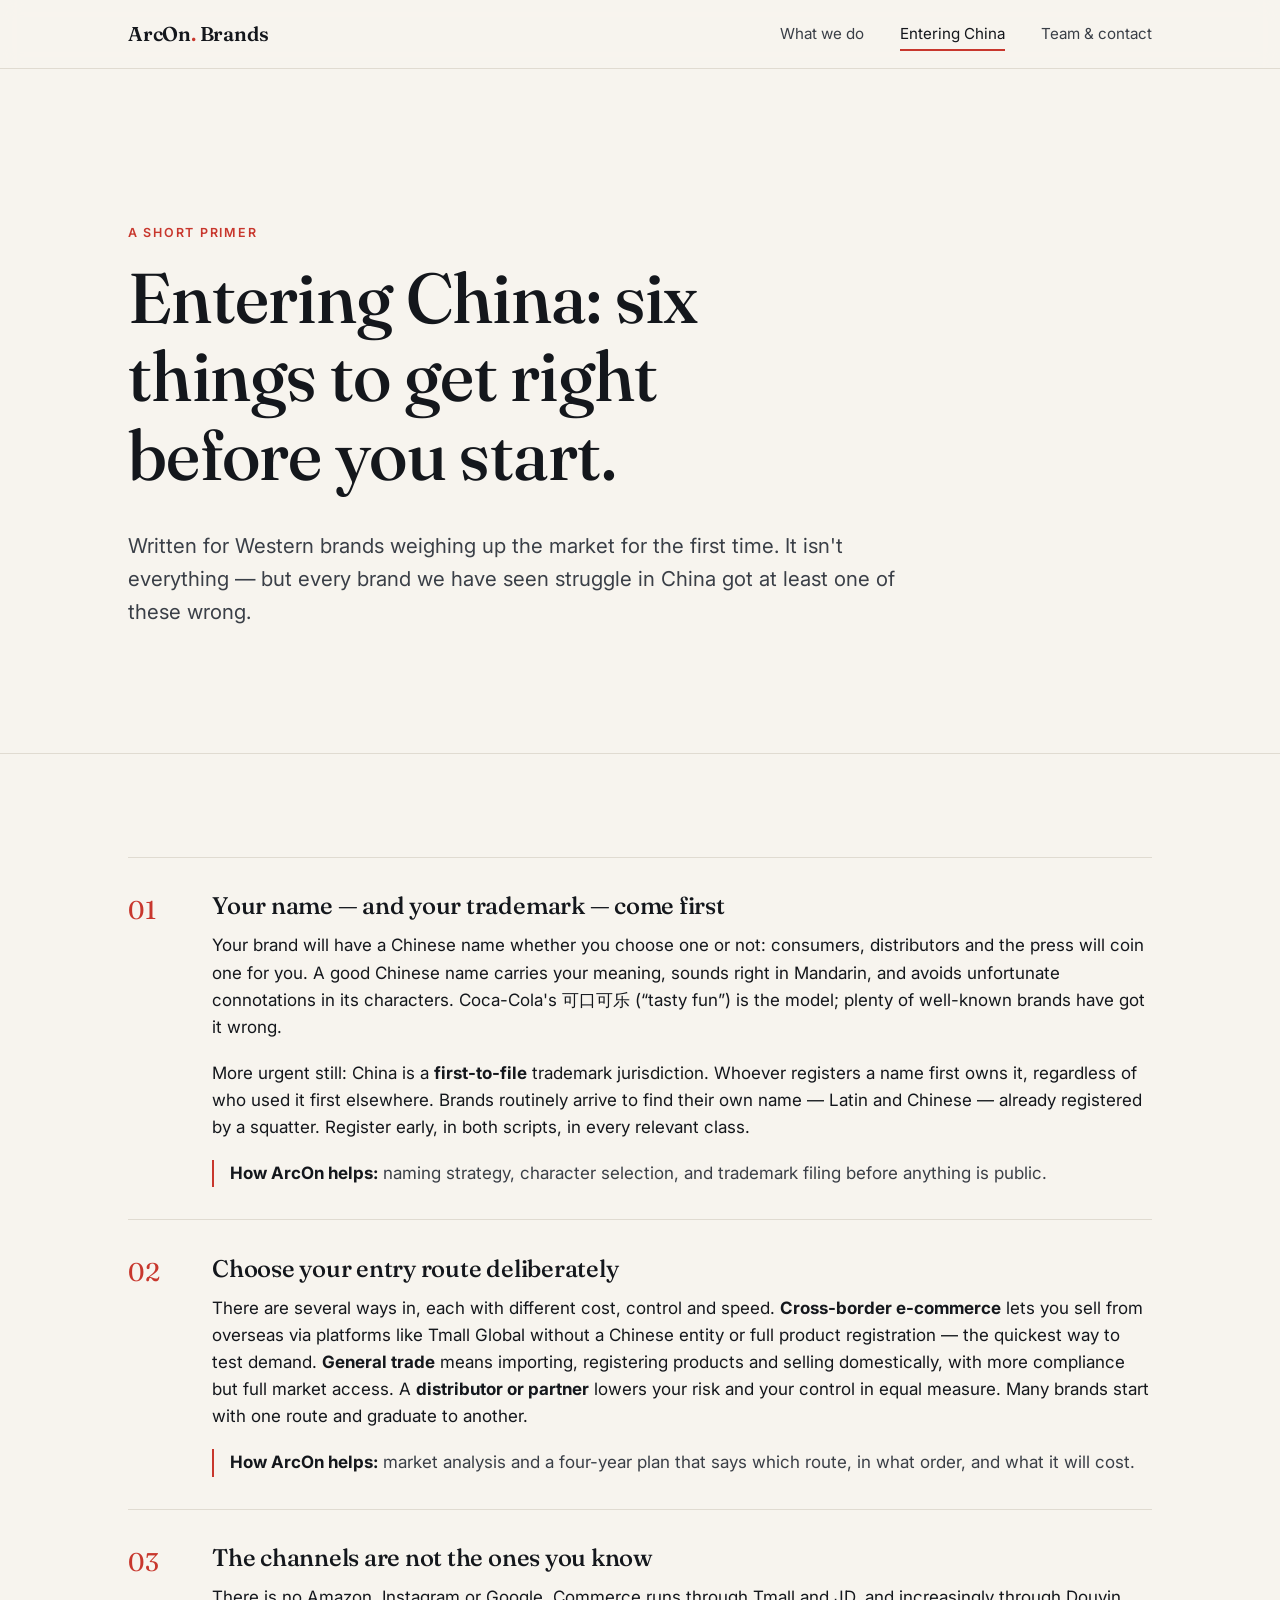
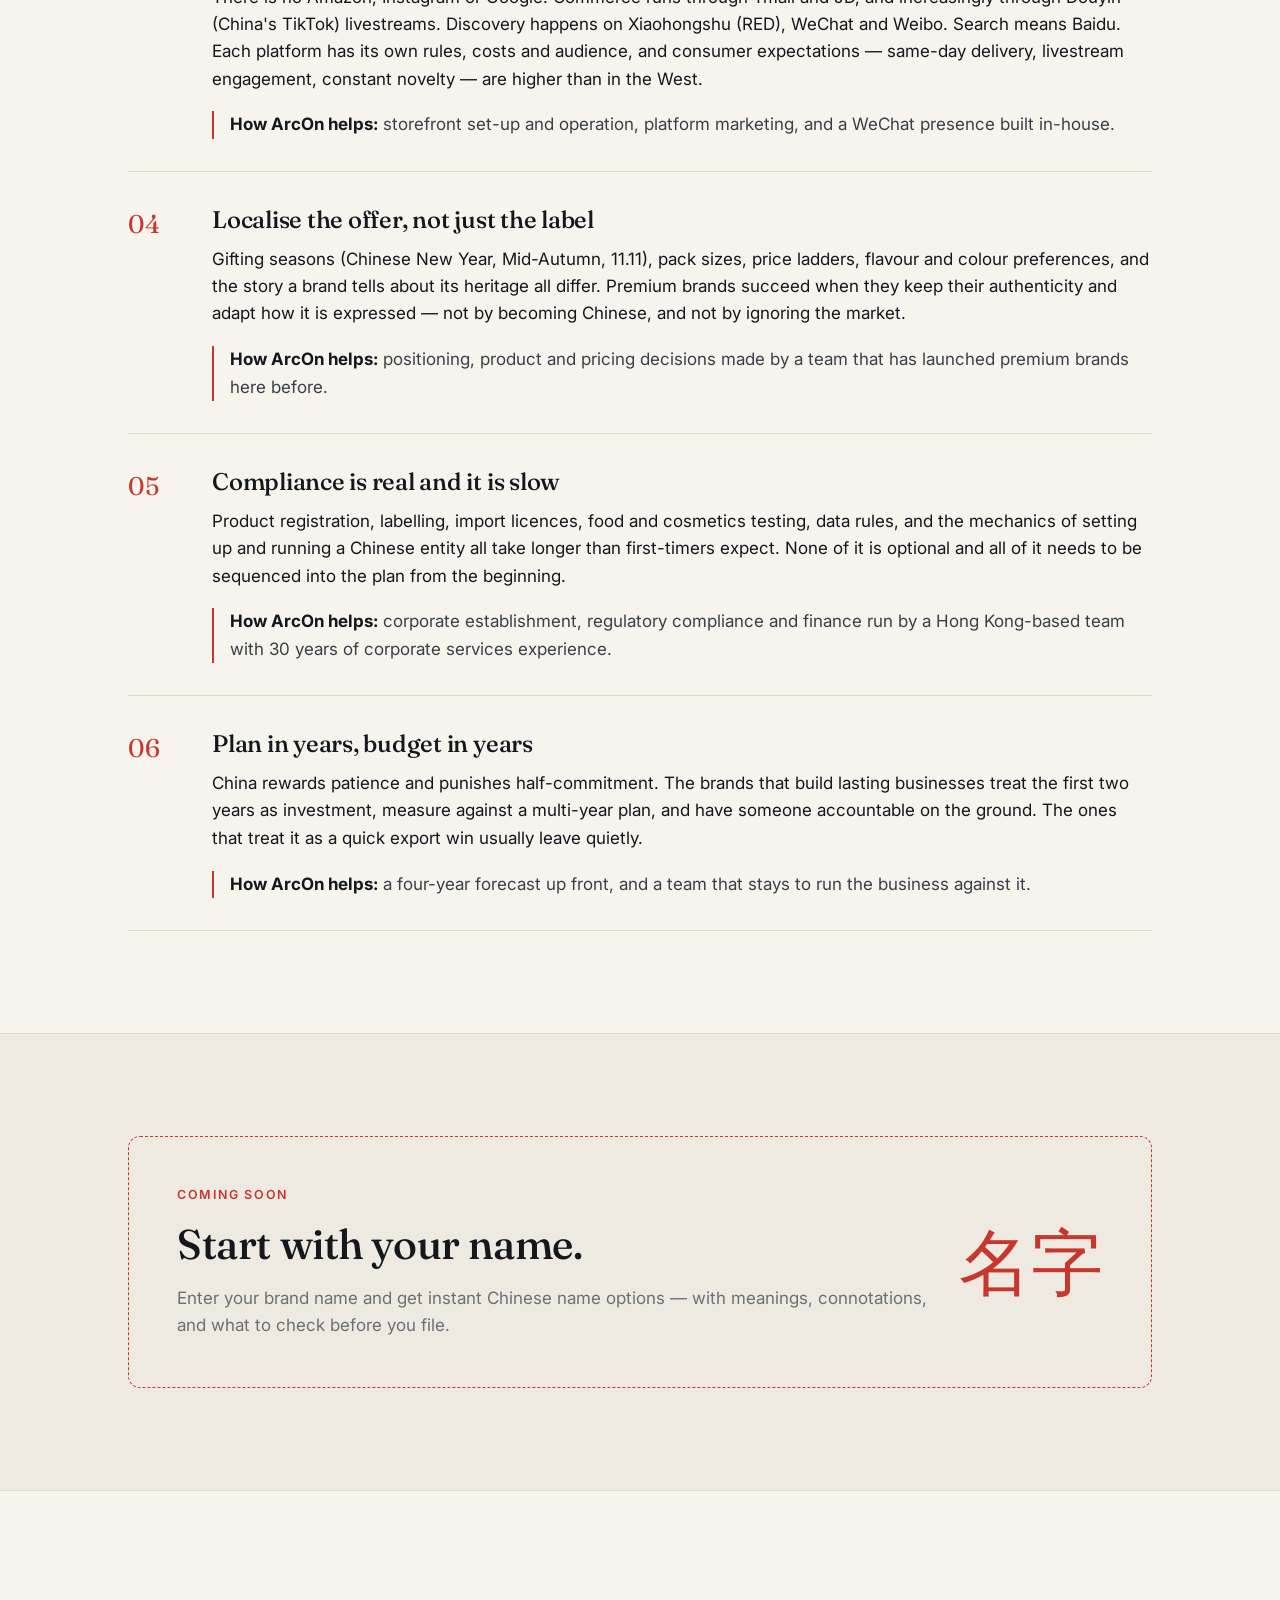
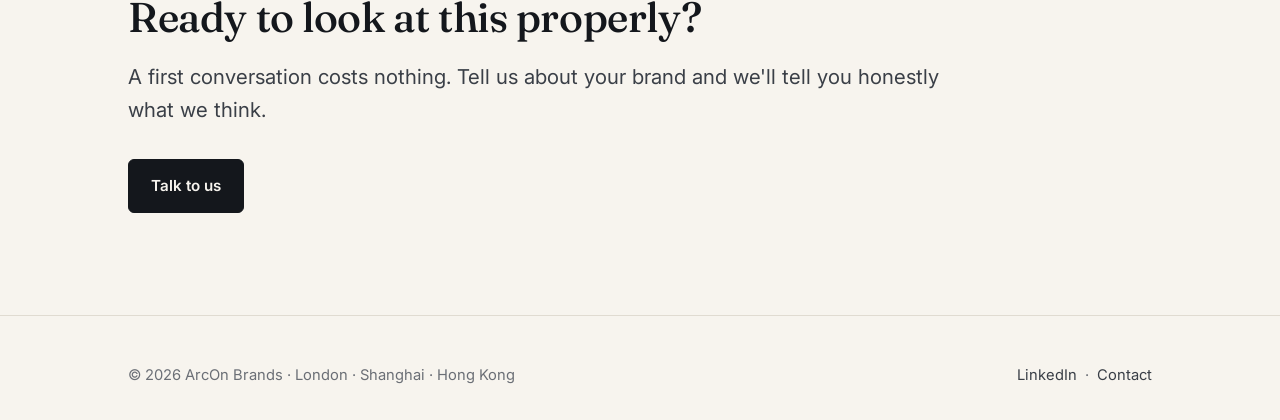
==== docs/entering-china.html @ 21edf99d "ArcOn Brands website: Phase 1 brochure site Four-page static site (Home, What we do, Entering China " ====
<!DOCTYPE html>
<html lang="en">
<head>
<meta charset="utf-8">
<meta name="viewport" content="width=device-width, initial-scale=1">
<title>Entering China — a short primer — ArcOn Brands</title>
<meta name="description" content="Six things Western brands need to get right before entering China: naming and trademark, entry route, channels, localisation, compliance and time horizon.">
<link rel="preconnect" href="https://fonts.googleapis.com">
<link rel="preconnect" href="https://fonts.gstatic.com" crossorigin>
<link href="https://fonts.googleapis.com/css2?family=Fraunces:opsz,wght@9..144,400;9..144,500;9..144,600&family=Inter:wght@400;500;600&display=swap" rel="stylesheet">
<link rel="stylesheet" href="styles.css">
</head>
<body>
<header>
  <div class="wrap nav">
    <a class="brand" href="index.html">ArcOn<span>.</span> Brands</a>
    <button class="menu-btn" aria-expanded="false" aria-controls="links" onclick="const l=document.getElementById('links');const o=l.classList.toggle('open');this.setAttribute('aria-expanded',o)">Menu</button>
    <ul class="links" id="links">
      <li><a href="what-we-do.html" >What we do</a></li>
      <li><a href="entering-china.html" aria-current="page">Entering China</a></li>
      <li><a href="team.html" >Team &amp; contact</a></li>
    </ul>
  </div>
</header>
<main>
<section class="hero">
  <div class="wrap">
    <div class="eyebrow">A short primer</div>
    <h1>Entering China: six things to get right before you start.</h1>
    <p class="lede">Written for Western brands weighing up the market for the first time. It isn't everything — but every brand we have seen struggle in China got at least one of these wrong.</p>
  </div>
</section>

<section>
  <div class="wrap">
    <div class="steps">

      <div class="step">
        <div>
          <h3>Your name — and your trademark — come first</h3>
          <p>Your brand will have a Chinese name whether you choose one or not: consumers, distributors and the press will coin one for you. A good Chinese name carries your meaning, sounds right in Mandarin, and avoids unfortunate connotations in its characters. Coca-Cola's 可口可乐 (“tasty fun”) is the model; plenty of well-known brands have got it wrong.</p>
          <p>More urgent still: China is a <strong>first-to-file</strong> trademark jurisdiction. Whoever registers a name first owns it, regardless of who used it first elsewhere. Brands routinely arrive to find their own name — Latin and Chinese — already registered by a squatter. Register early, in both scripts, in every relevant class.</p>
          <div class="how"><strong>How ArcOn helps:</strong> naming strategy, character selection, and trademark filing before anything is public.</div>
        </div>
      </div>

      <div class="step">
        <div>
          <h3>Choose your entry route deliberately</h3>
          <p>There are several ways in, each with different cost, control and speed. <strong>Cross-border e-commerce</strong> lets you sell from overseas via platforms like Tmall Global without a Chinese entity or full product registration — the quickest way to test demand. <strong>General trade</strong> means importing, registering products and selling domestically, with more compliance but full market access. A <strong>distributor or partner</strong> lowers your risk and your control in equal measure. Many brands start with one route and graduate to another.</p>
          <div class="how"><strong>How ArcOn helps:</strong> market analysis and a four-year plan that says which route, in what order, and what it will cost.</div>
        </div>
      </div>

      <div class="step">
        <div>
          <h3>The channels are not the ones you know</h3>
          <p>There is no Amazon, Instagram or Google. Commerce runs through Tmall and JD, and increasingly through Douyin (China's TikTok) livestreams. Discovery happens on Xiaohongshu (RED), WeChat and Weibo. Search means Baidu. Each platform has its own rules, costs and audience, and consumer expectations — same-day delivery, livestream engagement, constant novelty — are higher than in the West.</p>
          <div class="how"><strong>How ArcOn helps:</strong> storefront set-up and operation, platform marketing, and a WeChat presence built in-house.</div>
        </div>
      </div>

      <div class="step">
        <div>
          <h3>Localise the offer, not just the label</h3>
          <p>Gifting seasons (Chinese New Year, Mid-Autumn, 11.11), pack sizes, price ladders, flavour and colour preferences, and the story a brand tells about its heritage all differ. Premium brands succeed when they keep their authenticity and adapt how it is expressed — not by becoming Chinese, and not by ignoring the market.</p>
          <div class="how"><strong>How ArcOn helps:</strong> positioning, product and pricing decisions made by a team that has launched premium brands here before.</div>
        </div>
      </div>

      <div class="step">
        <div>
          <h3>Compliance is real and it is slow</h3>
          <p>Product registration, labelling, import licences, food and cosmetics testing, data rules, and the mechanics of setting up and running a Chinese entity all take longer than first-timers expect. None of it is optional and all of it needs to be sequenced into the plan from the beginning.</p>
          <div class="how"><strong>How ArcOn helps:</strong> corporate establishment, regulatory compliance and finance run by a Hong Kong-based team with 30 years of corporate services experience.</div>
        </div>
      </div>

      <div class="step">
        <div>
          <h3>Plan in years, budget in years</h3>
          <p>China rewards patience and punishes half-commitment. The brands that build lasting businesses treat the first two years as investment, measure against a multi-year plan, and have someone accountable on the ground. The ones that treat it as a quick export win usually leave quietly.</p>
          <div class="how"><strong>How ArcOn helps:</strong> a four-year forecast up front, and a team that stays to run the business against it.</div>
        </div>
      </div>

    </div>
  </div>
</section>

<section class="deep">
  <div class="wrap">
    <div class="teaser">
      <div>
        <div class="eyebrow">Coming soon</div>
        <h2 style="margin-bottom:.4em">Start with your name.</h2>
        <p class="muted" style="margin:0">Enter your brand name and get instant Chinese name options — with meanings, connotations, and what to check before you file.</p>
      </div>
      <div class="zh">名字</div>
    </div>
  </div>
</section>

<section>
  <div class="wrap">
    <h2>Ready to look at this properly?</h2>
    <p class="lede">A first conversation costs nothing. Tell us about your brand and we'll tell you honestly what we think.</p>
    <div class="cta-row"><a class="btn primary" href="team.html#contact">Talk to us</a></div>
  </div>
</section>
</main>
<footer class="site">
  <div class="wrap">
    <div class="row">
      <div>© 2026 ArcOn Brands · London · Shanghai · Hong Kong</div>
      <div><a href="https://www.linkedin.com/company/arcon-brands-hongkong" target="_blank" rel="noopener">LinkedIn</a> &nbsp;·&nbsp; <a href="team.html#contact">Contact</a></div>
    </div>
  </div>
</footer>
</body>
</html>
---- docs/styles.css ----
/* ArcOn Brands — site styles
   Palette: ink on warm paper, one vermilion accent used sparingly. */

:root {
  --ink: #14171c;
  --ink-soft: #3a3f47;
  --muted: #6b6f76;
  --paper: #f7f4ee;
  --paper-deep: #efeae1;
  --line: #e0dbd1;
  --accent: #c8372d;
  --accent-ink: #a52c24;
  --serif: "Fraunces", Georgia, "Times New Roman", serif;
  --sans: "Inter", -apple-system, BlinkMacSystemFont, "Segoe UI", sans-serif;
  --max: 1120px;
  --gutter: clamp(16px, 5vw, 48px);
}

* { box-sizing: border-box; }
html { scroll-behavior: smooth; }
body {
  margin: 0;
  font-family: var(--sans);
  font-size: 17px;
  line-height: 1.6;
  color: var(--ink);
  background: var(--paper);
  -webkit-font-smoothing: antialiased;
}
img { max-width: 100%; display: block; }
a { color: inherit; }

h1, h2, h3, h4 {
  font-family: var(--serif);
  font-weight: 500;
  line-height: 1.12;
  letter-spacing: -0.01em;
  margin: 0 0 0.5em;
}
h1 { font-size: clamp(2.4rem, 5.5vw, 4.4rem); }
h2 { font-size: clamp(1.8rem, 3.4vw, 2.6rem); }
h3 { font-size: clamp(1.25rem, 2vw, 1.5rem); }
p { margin: 0 0 1.1em; }
.lede { font-size: clamp(1.1rem, 1.6vw, 1.3rem); color: var(--ink-soft); max-width: 40em; }
.eyebrow {
  font-size: 0.78rem;
  letter-spacing: 0.14em;
  text-transform: uppercase;
  color: var(--accent);
  font-weight: 600;
  margin-bottom: 1rem;
}
.muted { color: var(--muted); }

.wrap { max-width: var(--max); margin: 0 auto; padding: 0 var(--gutter); }
section { padding: clamp(56px, 8vw, 112px) 0; }
section + section { border-top: 1px solid var(--line); }
.deep { background: var(--paper-deep); }

/* Header */
header {
  position: sticky; top: 0; z-index: 10;
  background: color-mix(in srgb, var(--paper) 88%, transparent);
  backdrop-filter: blur(10px);
  border-bottom: 1px solid var(--line);
}
.nav {
  display: flex; align-items: center; justify-content: space-between;
  height: 68px;
}
.brand {
  font-family: var(--serif); font-size: 1.25rem; font-weight: 600;
  text-decoration: none; letter-spacing: -0.01em;
}
.brand span { color: var(--accent); }
.links { display: flex; gap: clamp(18px, 3vw, 36px); list-style: none; margin: 0; padding: 0; }
.links a {
  text-decoration: none; font-size: 0.95rem; color: var(--ink-soft);
  padding: 6px 0; border-bottom: 2px solid transparent;
}
.links a:hover, .links a[aria-current="page"] { color: var(--ink); border-color: var(--accent); }
.menu-btn { display: none; background: none; border: 1px solid var(--line); border-radius: 6px; padding: 8px 12px; font: inherit; cursor: pointer; }

@media (max-width: 720px) {
  .menu-btn { display: block; }
  .links {
    display: none; position: absolute; left: 0; right: 0; top: 68px;
    flex-direction: column; gap: 0; background: var(--paper);
    border-bottom: 1px solid var(--line); padding: 8px var(--gutter) 16px;
  }
  .links.open { display: flex; }
  .links a { display: block; padding: 12px 0; border-bottom: 1px solid var(--line); }
}

/* Hero */
.hero { padding: clamp(72px, 12vw, 160px) 0 clamp(56px, 8vw, 112px); }
.hero h1 { max-width: 16ch; }
.hero .lede { margin-top: 1.5rem; }
.cta-row { display: flex; gap: 14px; flex-wrap: wrap; margin-top: 2rem; }
.btn {
  display: inline-block; padding: 14px 22px; border-radius: 6px;
  text-decoration: none; font-weight: 600; font-size: 0.95rem;
  border: 1px solid var(--ink); transition: background .15s, color .15s;
}
.btn.primary { background: var(--ink); color: var(--paper); }
.btn.primary:hover { background: var(--accent); border-color: var(--accent); }
.btn.ghost:hover { background: var(--ink); color: var(--paper); }

/* Grids */
.grid { display: grid; gap: clamp(24px, 3vw, 40px); }
.grid.two { grid-template-columns: repeat(auto-fit, minmax(280px, 1fr)); }
.grid.three { grid-template-columns: repeat(auto-fit, minmax(240px, 1fr)); }
.split { display: grid; grid-template-columns: 1fr 2fr; gap: clamp(24px, 5vw, 80px); align-items: start; }
@media (max-width: 800px) { .split { grid-template-columns: 1fr; } }

.card {
  padding: 28px; border: 1px solid var(--line); border-radius: 10px; background: var(--paper);
}
.card h3 { margin-top: 0; }
.card p:last-child { margin-bottom: 0; }
.num {
  font-family: var(--serif); font-size: 2rem; color: var(--accent); line-height: 1;
  margin-bottom: 14px;
}

/* Logos / clients */
.clients { display: flex; flex-wrap: wrap; gap: 12px 40px; margin-top: 1.5rem; }
.clients span { font-family: var(--serif); font-size: 1.15rem; color: var(--ink-soft); }

/* Stat strip */
.stats { display: grid; grid-template-columns: repeat(auto-fit, minmax(180px, 1fr)); gap: 24px; }
.stat b { display: block; font-family: var(--serif); font-size: 2.6rem; font-weight: 500; line-height: 1; }
.stat span { color: var(--muted); font-size: 0.95rem; }

/* Quote */
blockquote {
  margin: 0; font-family: var(--serif); font-size: clamp(1.3rem, 2.4vw, 1.9rem);
  line-height: 1.35; max-width: 30em;
}
blockquote footer { font-family: var(--sans); font-size: 0.95rem; color: var(--muted); margin-top: 1.2rem; }

/* Steps / primer */
.steps { counter-reset: step; display: grid; gap: 0; border-top: 1px solid var(--line); }
.step {
  display: grid; grid-template-columns: 64px 1fr; gap: 20px;
  padding: 32px 0; border-bottom: 1px solid var(--line);
}
.step::before {
  counter-increment: step; content: counter(step, decimal-leading-zero);
  font-family: var(--serif); font-size: 1.6rem; color: var(--accent);
}
.step h3 { margin-top: 0.15em; }
.step .how { margin-top: 1rem; padding-left: 16px; border-left: 2px solid var(--accent); color: var(--ink-soft); }
.step .how strong { color: var(--ink); }
@media (max-width: 600px) { .step { grid-template-columns: 1fr; gap: 8px; } }

/* Team */
.people { display: grid; grid-template-columns: repeat(auto-fill, minmax(260px, 1fr)); gap: 28px; }
.person h3 { margin-bottom: 0.1em; }
.person .role { color: var(--accent); font-size: 0.9rem; font-weight: 600; margin-bottom: 0.7rem; }
.person p { font-size: 0.97rem; color: var(--ink-soft); margin: 0; }
.founder { padding: 32px; border: 1px solid var(--line); border-radius: 10px; }

/* Offices */
.offices { display: grid; grid-template-columns: repeat(auto-fit, minmax(220px, 1fr)); gap: 28px; }
.offices h4 { margin-bottom: 0.4em; font-size: 1.1rem; }
.offices p { color: var(--ink-soft); font-size: 0.95rem; margin: 0; white-space: pre-line; }

/* Teaser (Phase 2 tool) */
.teaser {
  border: 1px dashed var(--accent); border-radius: 12px; padding: clamp(28px, 4vw, 48px);
  display: grid; grid-template-columns: 1fr auto; gap: 28px; align-items: center;
}
.teaser .zh { font-size: clamp(2.6rem, 6vw, 4.5rem); font-family: var(--serif); color: var(--accent); line-height: 1; }
@media (max-width: 700px) { .teaser { grid-template-columns: 1fr; } }

/* Footer */
footer.site {
  border-top: 1px solid var(--line); padding: 48px 0 32px; font-size: 0.92rem; color: var(--muted);
}
footer.site .row { display: flex; justify-content: space-between; flex-wrap: wrap; gap: 16px; }
footer.site a { color: var(--ink-soft); text-decoration: none; }
footer.site a:hover { color: var(--accent); }
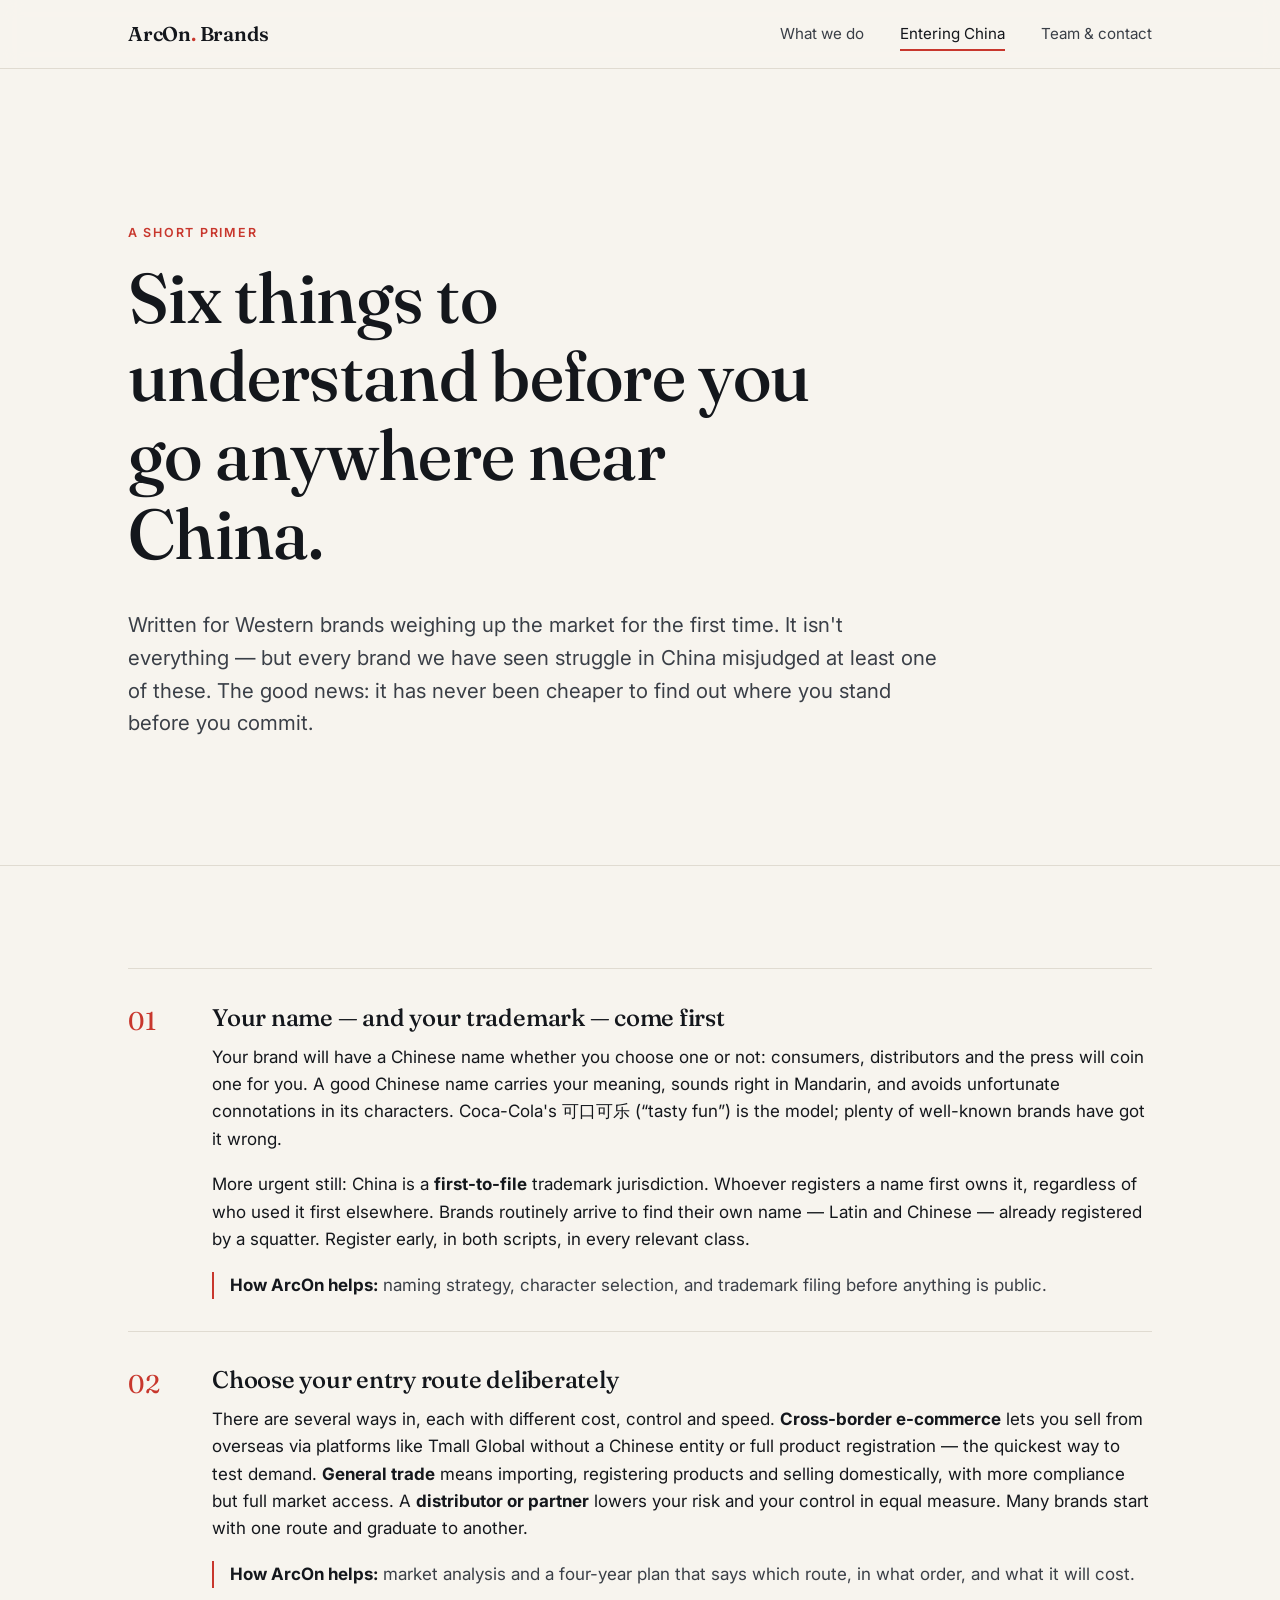
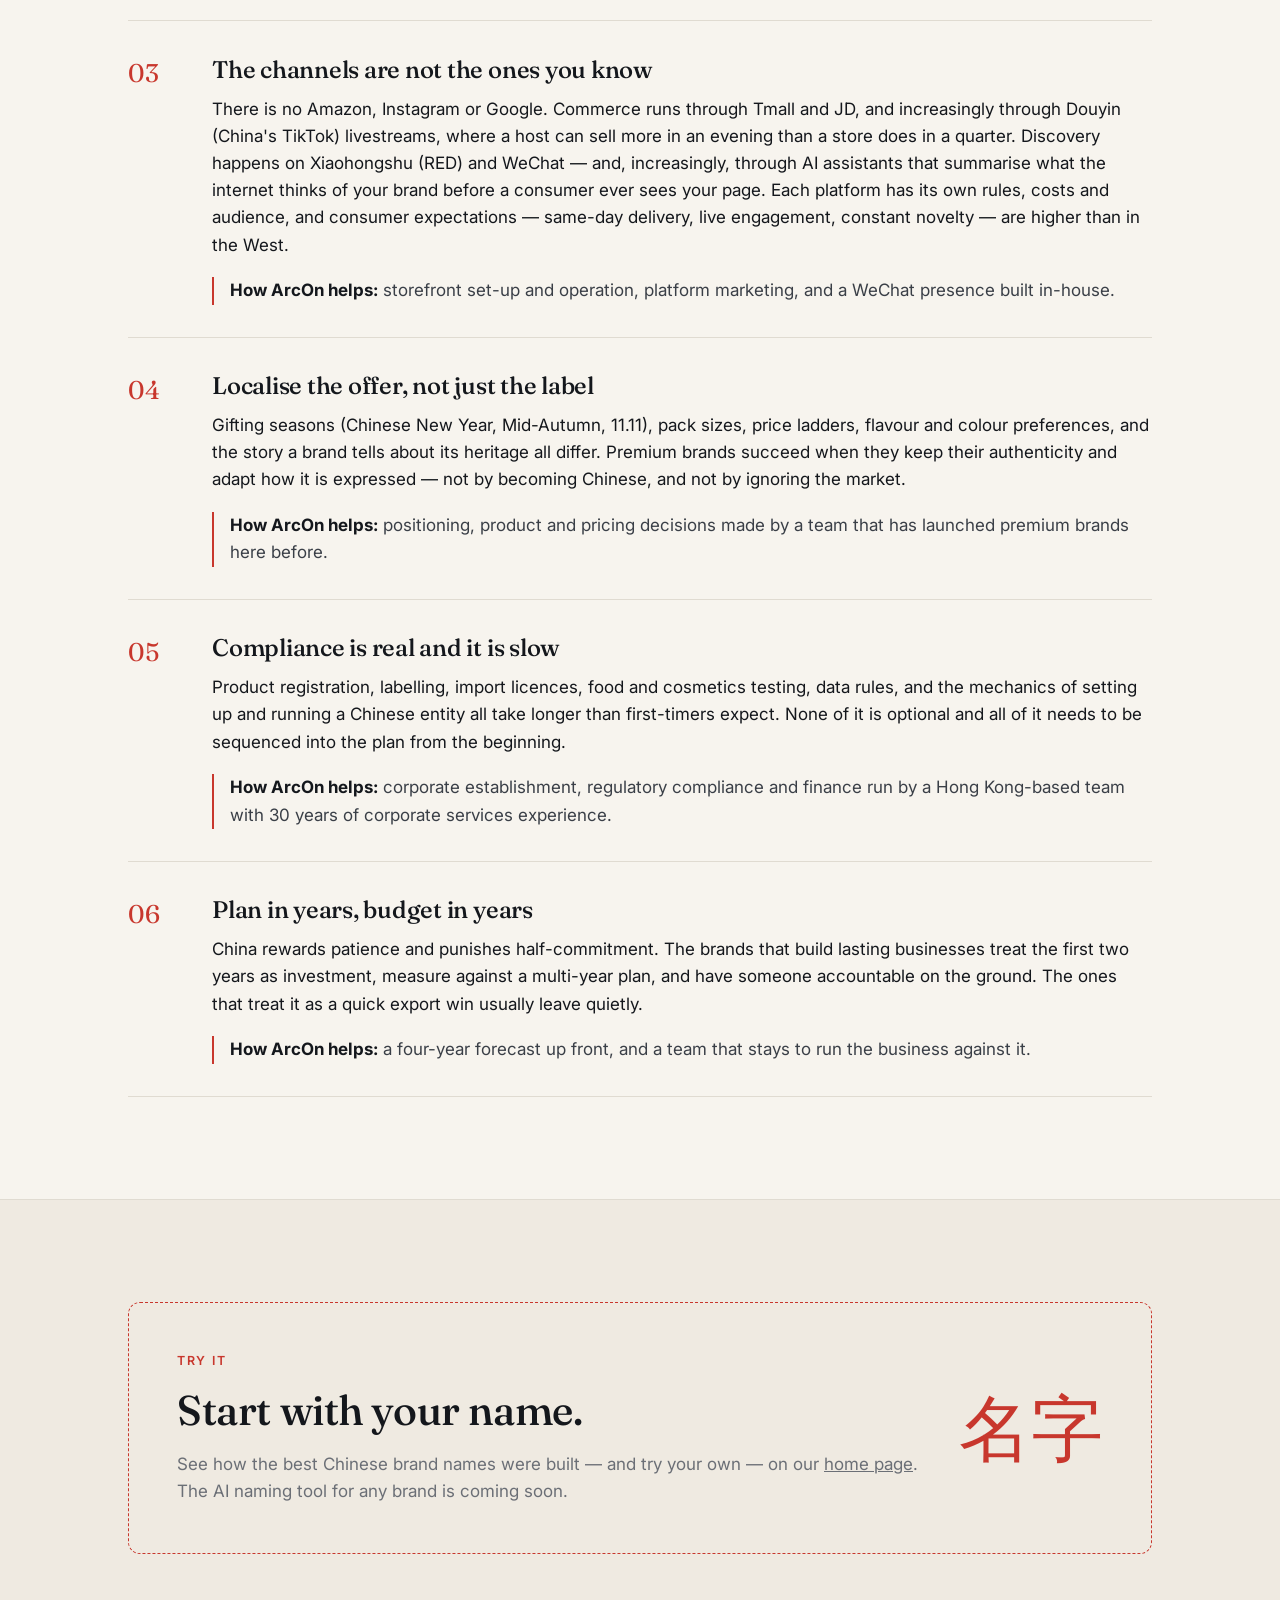
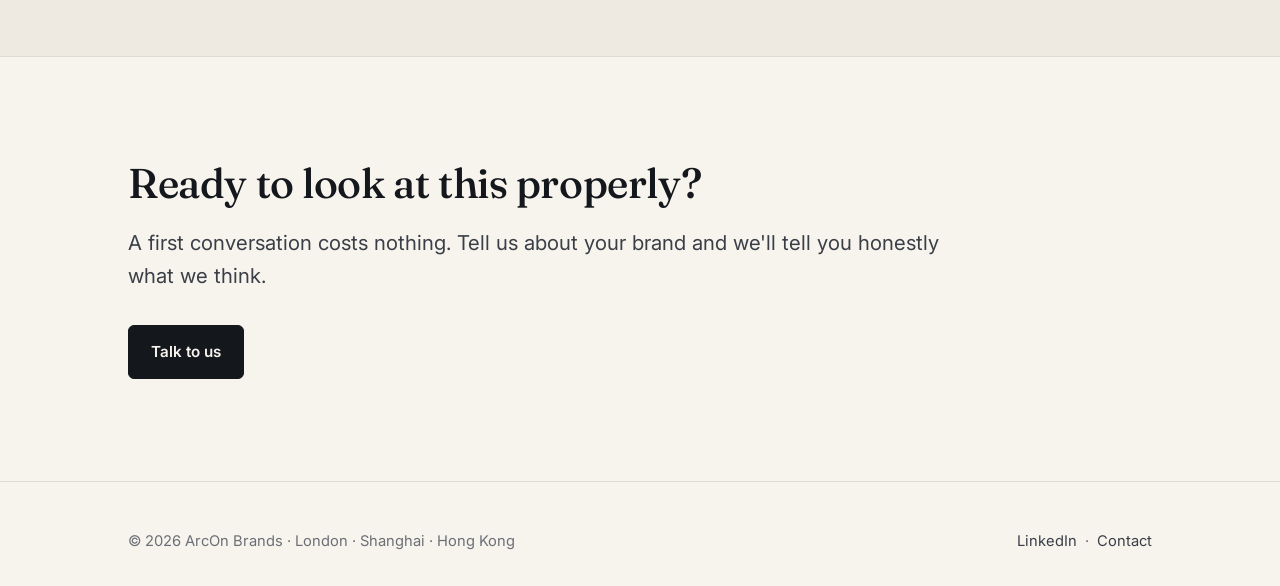
==== commit 727f3987: "v2: interactive Chinese-name hero, evolved 'understand China' message - Home opens with 'What's your" ====
--- a/docs/entering-china.html
+++ b/docs/entering-china.html
@@ -8,6 +8,11 @@
 <link rel="preconnect" href="https://fonts.googleapis.com">
 <link rel="preconnect" href="https://fonts.gstatic.com" crossorigin>
 <link href="https://fonts.googleapis.com/css2?family=Fraunces:opsz,wght@9..144,400;9..144,500;9..144,600&family=Inter:wght@400;500;600&display=swap" rel="stylesheet">
+<link rel="icon" href="favicon.svg" type="image/svg+xml">
+<meta property="og:type" content="website">
+<meta property="og:title" content="Entering China — a short primer — ArcOn Brands">
+<meta property="og:description" content="Six things Western brands need to get right before entering China: naming and trademark, entry route, channels, localisation, compliance and time horizon.">
+<meta property="og:site_name" content="ArcOn Brands">
 <link rel="stylesheet" href="styles.css">
 </head>
 <body>
@@ -26,8 +31,8 @@
 <section class="hero">
   <div class="wrap">
     <div class="eyebrow">A short primer</div>
-    <h1>Entering China: six things to get right before you start.</h1>
-    <p class="lede">Written for Western brands weighing up the market for the first time. It isn't everything — but every brand we have seen struggle in China got at least one of these wrong.</p>
+    <h1>Six things to understand before you go anywhere near China.</h1>
+    <p class="lede">Written for Western brands weighing up the market for the first time. It isn't everything — but every brand we have seen struggle in China misjudged at least one of these. The good news: it has never been cheaper to find out where you stand before you commit.</p>
   </div>
 </section>
 
@@ -55,7 +60,7 @@
       <div class="step">
         <div>
           <h3>The channels are not the ones you know</h3>
-          <p>There is no Amazon, Instagram or Google. Commerce runs through Tmall and JD, and increasingly through Douyin (China's TikTok) livestreams. Discovery happens on Xiaohongshu (RED), WeChat and Weibo. Search means Baidu. Each platform has its own rules, costs and audience, and consumer expectations — same-day delivery, livestream engagement, constant novelty — are higher than in the West.</p>
+          <p>There is no Amazon, Instagram or Google. Commerce runs through Tmall and JD, and increasingly through Douyin (China's TikTok) livestreams, where a host can sell more in an evening than a store does in a quarter. Discovery happens on Xiaohongshu (RED) and WeChat — and, increasingly, through AI assistants that summarise what the internet thinks of your brand before a consumer ever sees your page. Each platform has its own rules, costs and audience, and consumer expectations — same-day delivery, live engagement, constant novelty — are higher than in the West.</p>
           <div class="how"><strong>How ArcOn helps:</strong> storefront set-up and operation, platform marketing, and a WeChat presence built in-house.</div>
         </div>
       </div>
@@ -92,9 +97,9 @@
   <div class="wrap">
     <div class="teaser">
       <div>
-        <div class="eyebrow">Coming soon</div>
+        <div class="eyebrow">Try it</div>
         <h2 style="margin-bottom:.4em">Start with your name.</h2>
-        <p class="muted" style="margin:0">Enter your brand name and get instant Chinese name options — with meanings, connotations, and what to check before you file.</p>
+        <p class="muted" style="margin:0">See how the best Chinese brand names were built — and try your own — on our <a href="index.html">home page</a>. The AI naming tool for any brand is coming soon.</p>
       </div>
       <div class="zh">名字</div>
     </div>
--- a/docs/styles.css
+++ b/docs/styles.css
@@ -181,3 +181,87 @@
 footer.site .row { display: flex; justify-content: space-between; flex-wrap: wrap; gap: 16px; }
 footer.site a { color: var(--ink-soft); text-decoration: none; }
 footer.site a:hover { color: var(--accent); }
+
+/* ===== v2: bold hero + naming demo ===== */
+.hero-dark {
+  background: var(--ink); color: var(--paper);
+  padding: clamp(64px, 10vw, 140px) 0 clamp(56px, 8vw, 100px);
+  position: relative; overflow: hidden;
+}
+.hero-dark::after {
+  content: "名"; position: absolute; right: -0.1em; top: -0.15em;
+  font-family: var(--serif); font-size: clamp(18rem, 42vw, 40rem); line-height: 1;
+  color: var(--paper); opacity: 0.045; pointer-events: none;
+}
+.hero-dark .eyebrow { color: #ff6f5e; }
+.hero-dark h1 { color: var(--paper); max-width: 14ch; }
+.hero-dark .lede { color: #c9c4b9; }
+.hero-dark .wrap { position: relative; z-index: 1; }
+
+.namer { margin-top: 2.2rem; max-width: 620px; }
+.namer form { display: flex; gap: 10px; }
+.namer input {
+  flex: 1; min-width: 0; font: inherit; font-size: 1.1rem; padding: 16px 18px;
+  border-radius: 8px; border: 1px solid #3a3f47; background: #1e2228; color: var(--paper);
+}
+.namer input::placeholder { color: #7d828a; }
+.namer input:focus { outline: 2px solid var(--accent); outline-offset: 1px; }
+.namer button {
+  font: inherit; font-weight: 600; font-size: 1rem; padding: 16px 22px; border-radius: 8px;
+  border: 0; background: var(--accent); color: #fff; cursor: pointer; white-space: nowrap;
+}
+.namer button:hover { background: #e04a3f; }
+.namer .hint { margin-top: 10px; font-size: 0.9rem; color: #8a8f97; }
+.namer .hint button { all: unset; cursor: pointer; color: #c9c4b9; text-decoration: underline; text-underline-offset: 3px; }
+@media (max-width: 520px) { .namer form { flex-direction: column; } }
+
+.result {
+  margin-top: 1.8rem; padding: 26px 28px; border-radius: 12px;
+  background: #1e2228; border: 1px solid #2c3138; max-width: 620px;
+  display: none; animation: rise .35s ease both;
+}
+.result.show { display: block; }
+@keyframes rise { from { opacity: 0; transform: translateY(8px);} to { opacity: 1; transform: none;} }
+.result .zh { font-family: var(--serif); font-size: clamp(3rem, 8vw, 5rem); line-height: 1; color: var(--paper); margin: 0 0 6px; }
+.result .py { color: #ff6f5e; font-size: 1.05rem; letter-spacing: 0.02em; margin-bottom: 12px; }
+.result .meaning { font-size: 1.15rem; color: var(--paper); margin-bottom: 8px; }
+.result .note { color: #c9c4b9; font-size: 0.97rem; margin: 0; }
+.result .tag {
+  display: inline-block; font-size: 0.72rem; letter-spacing: .1em; text-transform: uppercase;
+  padding: 4px 8px; border-radius: 4px; background: #2c3138; color: #c9c4b9; margin-bottom: 14px;
+}
+.result .tag.bad { background: #4a1f1b; color: #ffb3a9; }
+.result .cta { margin-top: 18px; padding-top: 16px; border-top: 1px solid #2c3138; font-size: 0.97rem; color: #c9c4b9; }
+.result .cta a { color: var(--paper); }
+
+/* ticker of examples */
+.ticker { margin-top: 3rem; display: flex; gap: 36px; overflow: hidden; mask-image: linear-gradient(90deg, transparent, #000 8%, #000 92%, transparent); }
+.ticker-track { display: flex; gap: 36px; animation: slide 60s linear infinite; white-space: nowrap; }
+.ticker span { color: #8a8f97; font-size: 0.95rem; }
+.ticker b { color: var(--paper); font-family: var(--serif); font-weight: 500; font-size: 1.15rem; margin-left: 8px; }
+@keyframes slide { to { transform: translateX(-50%); } }
+
+/* thesis strap */
+.thesis h2 { font-size: clamp(2rem, 4.6vw, 3.6rem); max-width: 18ch; }
+.thesis h2 em { color: var(--accent); font-style: normal; }
+
+/* then/now */
+.compare { display: grid; grid-template-columns: 1fr 1fr; gap: 0; border: 1px solid var(--line); border-radius: 12px; overflow: hidden; }
+.compare > div { padding: 32px; }
+.compare > div + div { border-left: 1px solid var(--line); background: var(--paper); }
+.compare .deep-col { background: var(--paper-deep); }
+.compare h3 { font-size: 0.8rem; letter-spacing: .14em; text-transform: uppercase; font-family: var(--sans); font-weight: 600; color: var(--muted); }
+.compare ul { margin: 0; padding: 0; list-style: none; }
+.compare li { padding: 12px 0; border-top: 1px solid var(--line); }
+.compare li:first-child { border-top: 0; }
+.compare .now li { color: var(--ink); }
+@media (max-width: 700px) { .compare { grid-template-columns: 1fr; } .compare > div + div { border-left: 0; border-top: 1px solid var(--line); } }
+
+/* big CTA band */
+.band { background: var(--ink); color: var(--paper); }
+.band h2 { color: var(--paper); }
+.band .lede { color: #c9c4b9; }
+.band .btn.primary { background: var(--accent); border-color: var(--accent); }
+.band .btn.primary:hover { background: #e04a3f; }
+.band .btn.ghost { color: var(--paper); border-color: #555b63; }
+.band .btn.ghost:hover { background: var(--paper); color: var(--ink); }
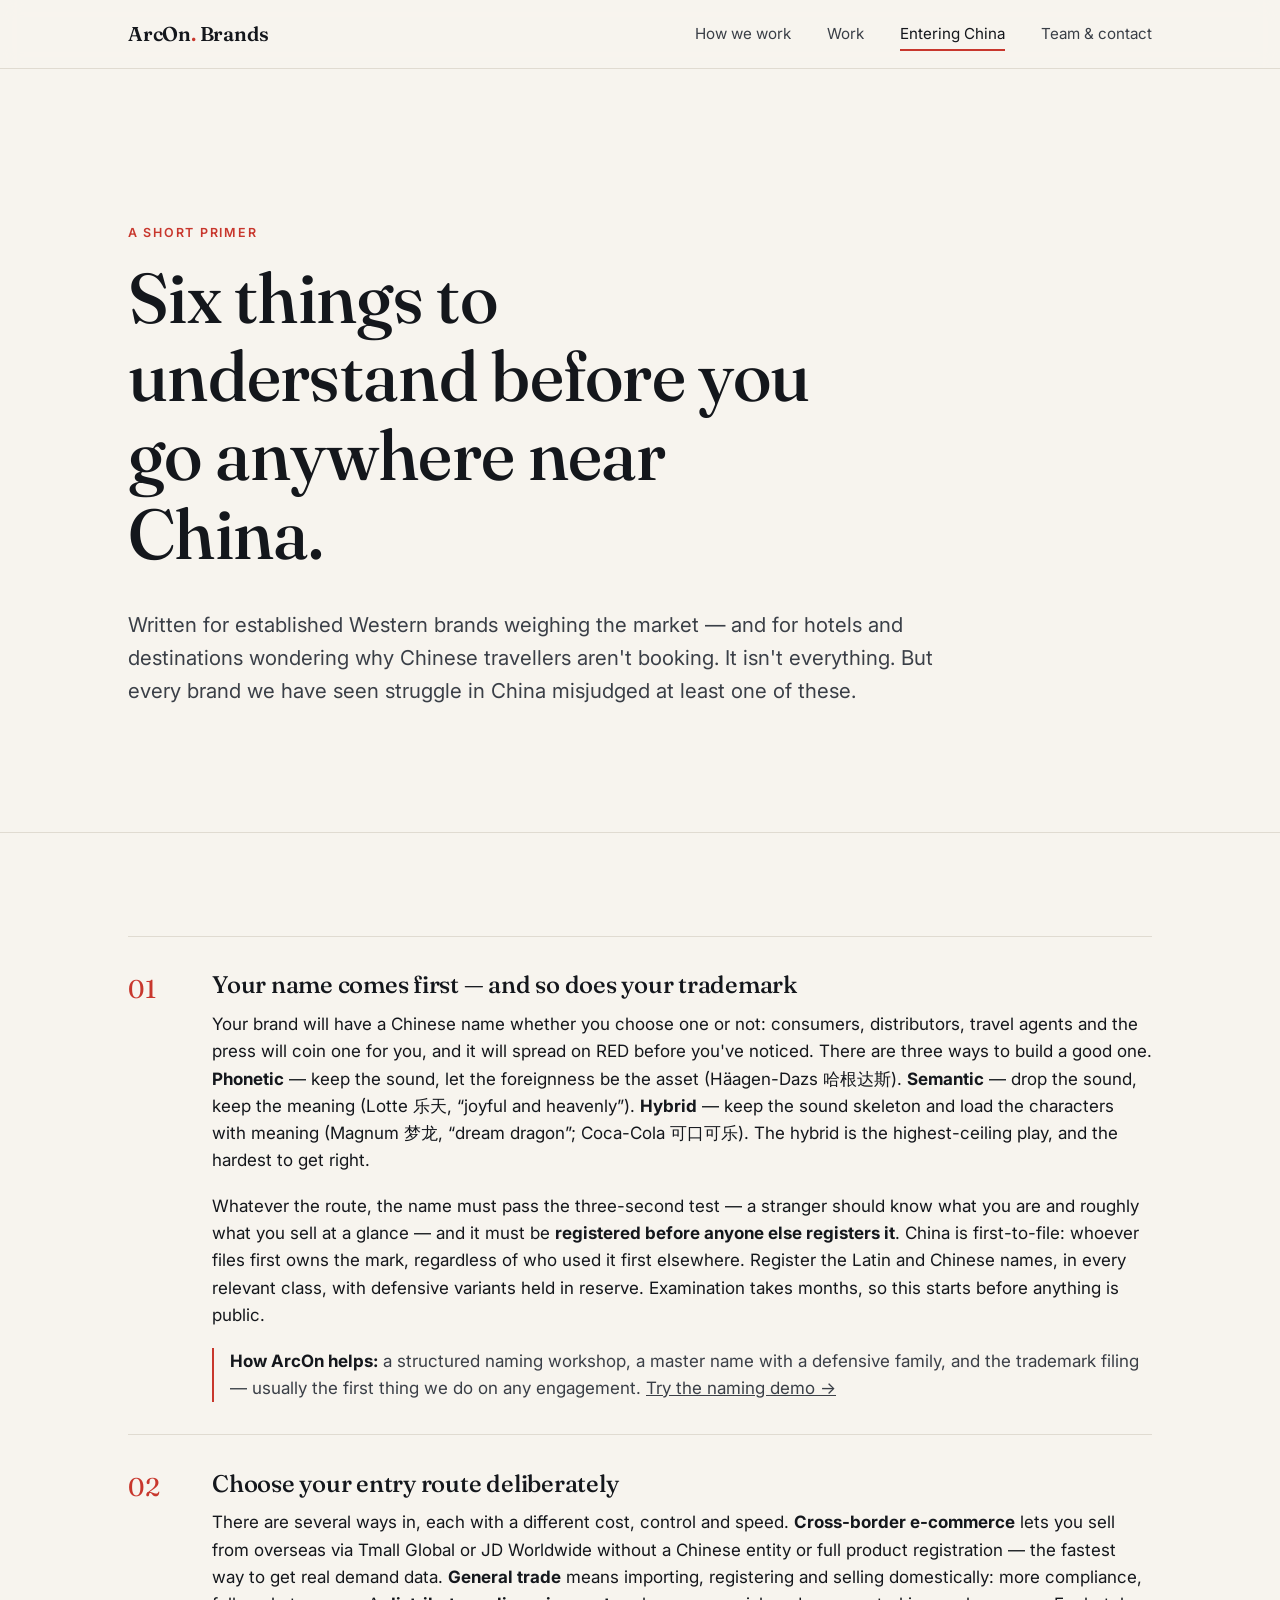
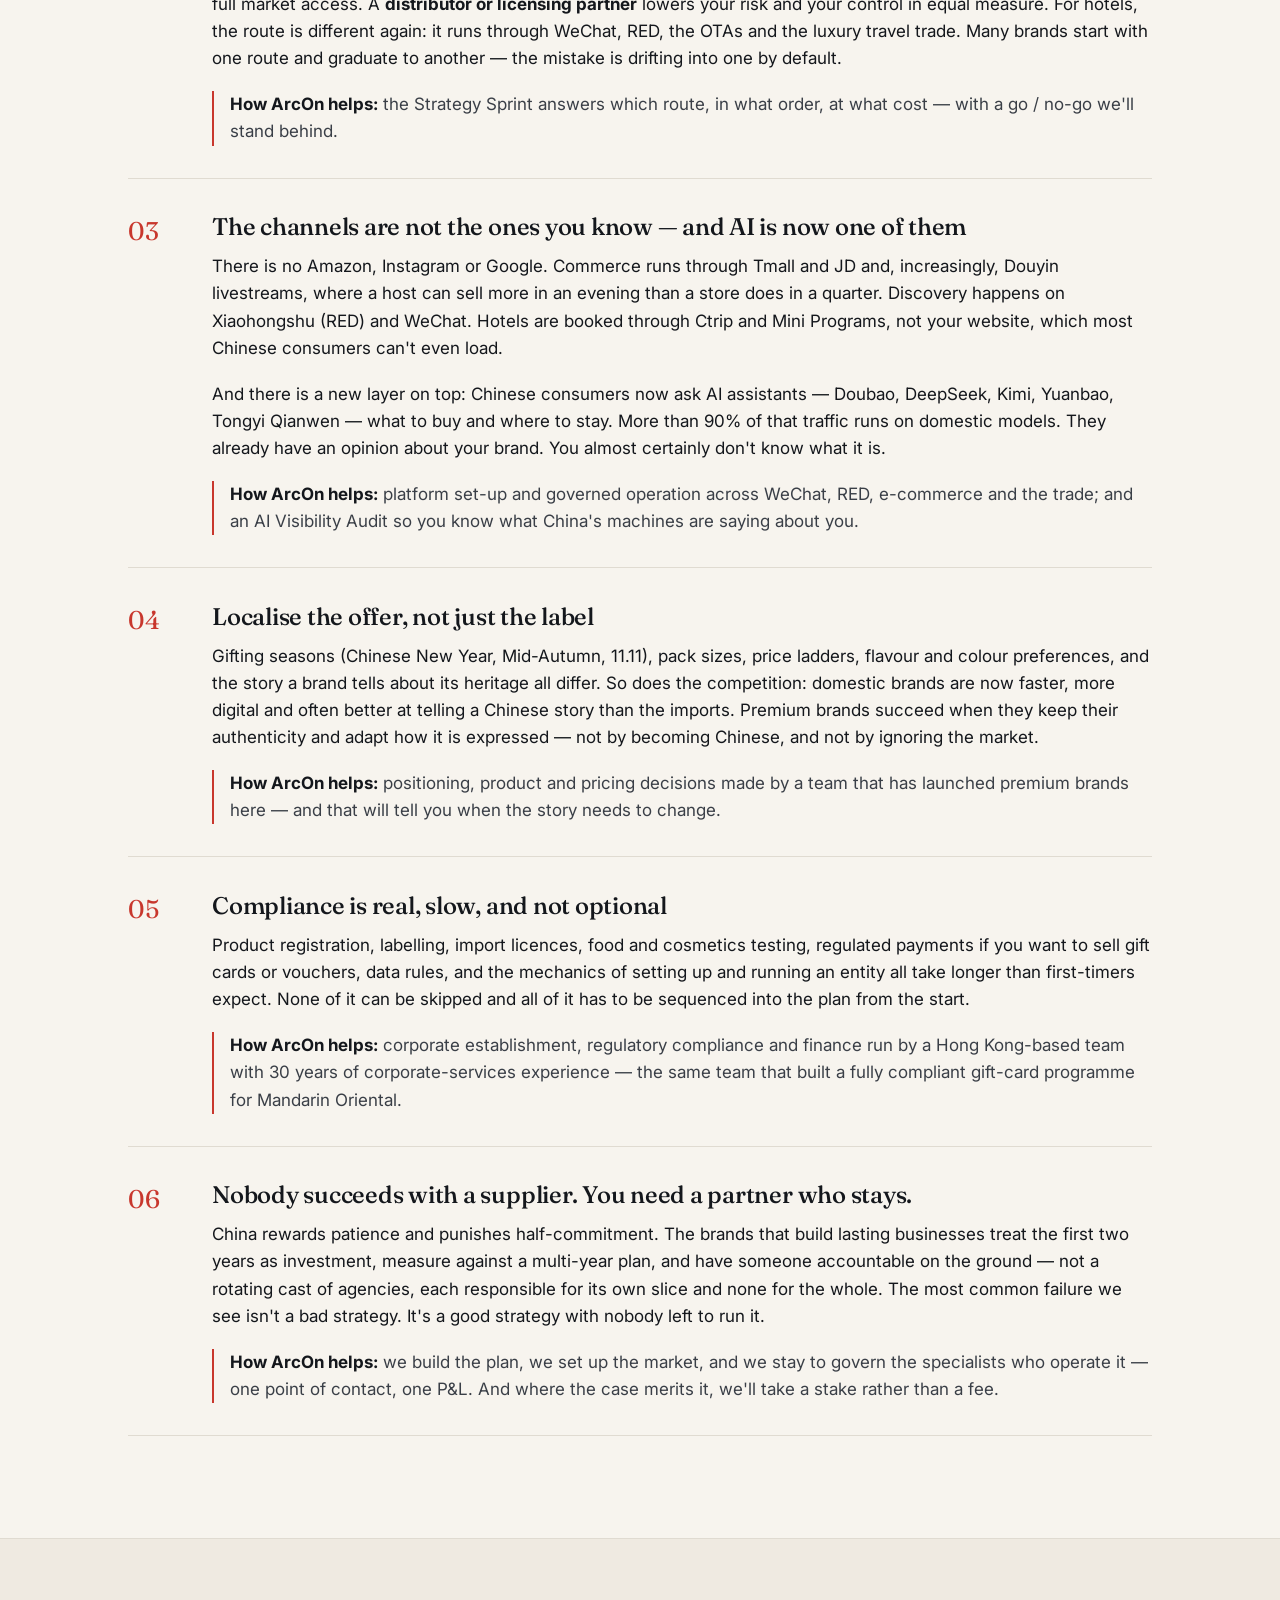
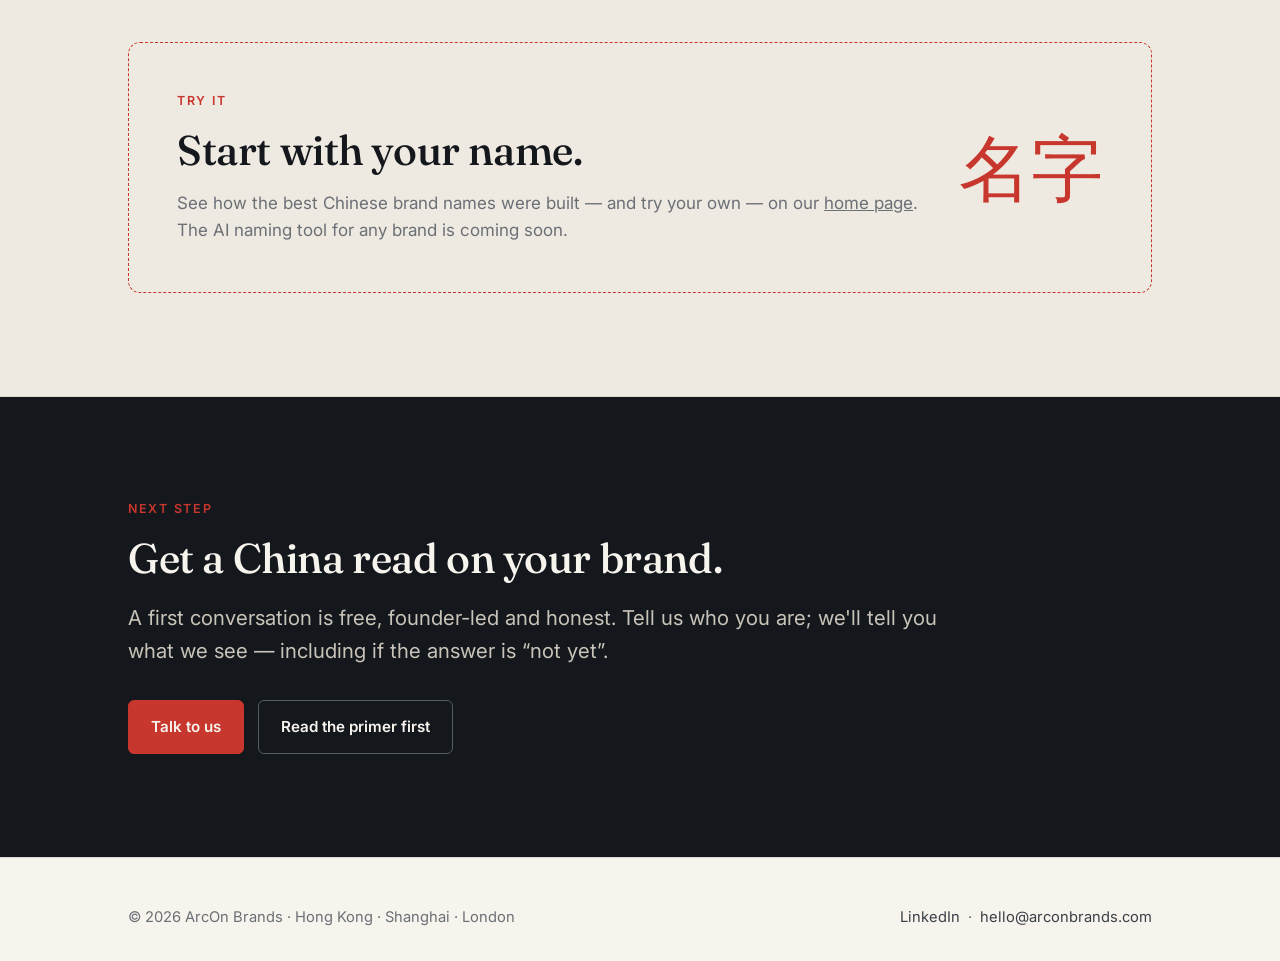
==== commit b79ba964: "v3: the evolved offering — strategic partner, access then operate - Home rebuilt around ArcOn's own " ====
--- a/docs/entering-china.html
+++ b/docs/entering-china.html
@@ -4,14 +4,14 @@
 <meta charset="utf-8">
 <meta name="viewport" content="width=device-width, initial-scale=1">
 <title>Entering China — a short primer — ArcOn Brands</title>
-<meta name="description" content="Six things Western brands need to get right before entering China: naming and trademark, entry route, channels, localisation, compliance and time horizon.">
+<meta name="description" content="Six things to understand before entering China: naming and trademark, entry route, channels and AI, localisation, compliance, and why you need a partner who stays.">
 <link rel="preconnect" href="https://fonts.googleapis.com">
 <link rel="preconnect" href="https://fonts.gstatic.com" crossorigin>
 <link href="https://fonts.googleapis.com/css2?family=Fraunces:opsz,wght@9..144,400;9..144,500;9..144,600&family=Inter:wght@400;500;600&display=swap" rel="stylesheet">
 <link rel="icon" href="favicon.svg" type="image/svg+xml">
 <meta property="og:type" content="website">
 <meta property="og:title" content="Entering China — a short primer — ArcOn Brands">
-<meta property="og:description" content="Six things Western brands need to get right before entering China: naming and trademark, entry route, channels, localisation, compliance and time horizon.">
+<meta property="og:description" content="Six things to understand before entering China: naming and trademark, entry route, channels and AI, localisation, compliance, and why you need a partner who stays.">
 <meta property="og:site_name" content="ArcOn Brands">
 <link rel="stylesheet" href="styles.css">
 </head>
@@ -21,18 +21,20 @@
     <a class="brand" href="index.html">ArcOn<span>.</span> Brands</a>
     <button class="menu-btn" aria-expanded="false" aria-controls="links" onclick="const l=document.getElementById('links');const o=l.classList.toggle('open');this.setAttribute('aria-expanded',o)">Menu</button>
     <ul class="links" id="links">
-      <li><a href="what-we-do.html" >What we do</a></li>
+      <li><a href="how-we-work.html">How we work</a></li>
+      <li><a href="work.html">Work</a></li>
       <li><a href="entering-china.html" aria-current="page">Entering China</a></li>
-      <li><a href="team.html" >Team &amp; contact</a></li>
+      <li><a href="team.html">Team &amp; contact</a></li>
     </ul>
   </div>
 </header>
 <main>
+
 <section class="hero">
   <div class="wrap">
     <div class="eyebrow">A short primer</div>
     <h1>Six things to understand before you go anywhere near China.</h1>
-    <p class="lede">Written for Western brands weighing up the market for the first time. It isn't everything — but every brand we have seen struggle in China misjudged at least one of these. The good news: it has never been cheaper to find out where you stand before you commit.</p>
+    <p class="lede">Written for established Western brands weighing the market — and for hotels and destinations wondering why Chinese travellers aren't booking. It isn't everything. But every brand we have seen struggle in China misjudged at least one of these.</p>
   </div>
 </section>
 
@@ -42,50 +44,51 @@
 
       <div class="step">
         <div>
-          <h3>Your name — and your trademark — come first</h3>
-          <p>Your brand will have a Chinese name whether you choose one or not: consumers, distributors and the press will coin one for you. A good Chinese name carries your meaning, sounds right in Mandarin, and avoids unfortunate connotations in its characters. Coca-Cola's 可口可乐 (“tasty fun”) is the model; plenty of well-known brands have got it wrong.</p>
-          <p>More urgent still: China is a <strong>first-to-file</strong> trademark jurisdiction. Whoever registers a name first owns it, regardless of who used it first elsewhere. Brands routinely arrive to find their own name — Latin and Chinese — already registered by a squatter. Register early, in both scripts, in every relevant class.</p>
-          <div class="how"><strong>How ArcOn helps:</strong> naming strategy, character selection, and trademark filing before anything is public.</div>
+          <h3>Your name comes first — and so does your trademark</h3>
+          <p>Your brand will have a Chinese name whether you choose one or not: consumers, distributors, travel agents and the press will coin one for you, and it will spread on RED before you've noticed. There are three ways to build a good one. <strong>Phonetic</strong> — keep the sound, let the foreignness be the asset (Häagen-Dazs 哈根达斯). <strong>Semantic</strong> — drop the sound, keep the meaning (Lotte 乐天, “joyful and heavenly”). <strong>Hybrid</strong> — keep the sound skeleton and load the characters with meaning (Magnum 梦龙, “dream dragon”; Coca-Cola 可口可乐). The hybrid is the highest-ceiling play, and the hardest to get right.</p>
+          <p>Whatever the route, the name must pass the three-second test — a stranger should know what you are and roughly what you sell at a glance — and it must be <strong>registered before anyone else registers it</strong>. China is first-to-file: whoever files first owns the mark, regardless of who used it first elsewhere. Register the Latin and Chinese names, in every relevant class, with defensive variants held in reserve. Examination takes months, so this starts before anything is public.</p>
+          <div class="how"><strong>How ArcOn helps:</strong> a structured naming workshop, a master name with a defensive family, and the trademark filing — usually the first thing we do on any engagement. <a href="index.html">Try the naming demo →</a></div>
         </div>
       </div>
 
       <div class="step">
         <div>
           <h3>Choose your entry route deliberately</h3>
-          <p>There are several ways in, each with different cost, control and speed. <strong>Cross-border e-commerce</strong> lets you sell from overseas via platforms like Tmall Global without a Chinese entity or full product registration — the quickest way to test demand. <strong>General trade</strong> means importing, registering products and selling domestically, with more compliance but full market access. A <strong>distributor or partner</strong> lowers your risk and your control in equal measure. Many brands start with one route and graduate to another.</p>
-          <div class="how"><strong>How ArcOn helps:</strong> market analysis and a four-year plan that says which route, in what order, and what it will cost.</div>
+          <p>There are several ways in, each with a different cost, control and speed. <strong>Cross-border e-commerce</strong> lets you sell from overseas via Tmall Global or JD Worldwide without a Chinese entity or full product registration — the fastest way to get real demand data. <strong>General trade</strong> means importing, registering and selling domestically: more compliance, full market access. A <strong>distributor or licensing partner</strong> lowers your risk and your control in equal measure. For hotels, the route is different again: it runs through WeChat, RED, the OTAs and the luxury travel trade. Many brands start with one route and graduate to another — the mistake is drifting into one by default.</p>
+          <div class="how"><strong>How ArcOn helps:</strong> the Strategy Sprint answers which route, in what order, at what cost — with a go / no-go we'll stand behind.</div>
         </div>
       </div>
 
       <div class="step">
         <div>
-          <h3>The channels are not the ones you know</h3>
-          <p>There is no Amazon, Instagram or Google. Commerce runs through Tmall and JD, and increasingly through Douyin (China's TikTok) livestreams, where a host can sell more in an evening than a store does in a quarter. Discovery happens on Xiaohongshu (RED) and WeChat — and, increasingly, through AI assistants that summarise what the internet thinks of your brand before a consumer ever sees your page. Each platform has its own rules, costs and audience, and consumer expectations — same-day delivery, live engagement, constant novelty — are higher than in the West.</p>
-          <div class="how"><strong>How ArcOn helps:</strong> storefront set-up and operation, platform marketing, and a WeChat presence built in-house.</div>
+          <h3>The channels are not the ones you know — and AI is now one of them</h3>
+          <p>There is no Amazon, Instagram or Google. Commerce runs through Tmall and JD and, increasingly, Douyin livestreams, where a host can sell more in an evening than a store does in a quarter. Discovery happens on Xiaohongshu (RED) and WeChat. Hotels are booked through Ctrip and Mini Programs, not your website, which most Chinese consumers can't even load.</p>
+          <p>And there is a new layer on top: Chinese consumers now ask AI assistants — Doubao, DeepSeek, Kimi, Yuanbao, Tongyi Qianwen — what to buy and where to stay. More than 90% of that traffic runs on domestic models. They already have an opinion about your brand. You almost certainly don't know what it is.</p>
+          <div class="how"><strong>How ArcOn helps:</strong> platform set-up and governed operation across WeChat, RED, e-commerce and the trade; and an AI Visibility Audit so you know what China's machines are saying about you.</div>
         </div>
       </div>
 
       <div class="step">
         <div>
           <h3>Localise the offer, not just the label</h3>
-          <p>Gifting seasons (Chinese New Year, Mid-Autumn, 11.11), pack sizes, price ladders, flavour and colour preferences, and the story a brand tells about its heritage all differ. Premium brands succeed when they keep their authenticity and adapt how it is expressed — not by becoming Chinese, and not by ignoring the market.</p>
-          <div class="how"><strong>How ArcOn helps:</strong> positioning, product and pricing decisions made by a team that has launched premium brands here before.</div>
+          <p>Gifting seasons (Chinese New Year, Mid-Autumn, 11.11), pack sizes, price ladders, flavour and colour preferences, and the story a brand tells about its heritage all differ. So does the competition: domestic brands are now faster, more digital and often better at telling a Chinese story than the imports. Premium brands succeed when they keep their authenticity and adapt how it is expressed — not by becoming Chinese, and not by ignoring the market.</p>
+          <div class="how"><strong>How ArcOn helps:</strong> positioning, product and pricing decisions made by a team that has launched premium brands here — and that will tell you when the story needs to change.</div>
         </div>
       </div>
 
       <div class="step">
         <div>
-          <h3>Compliance is real and it is slow</h3>
-          <p>Product registration, labelling, import licences, food and cosmetics testing, data rules, and the mechanics of setting up and running a Chinese entity all take longer than first-timers expect. None of it is optional and all of it needs to be sequenced into the plan from the beginning.</p>
-          <div class="how"><strong>How ArcOn helps:</strong> corporate establishment, regulatory compliance and finance run by a Hong Kong-based team with 30 years of corporate services experience.</div>
+          <h3>Compliance is real, slow, and not optional</h3>
+          <p>Product registration, labelling, import licences, food and cosmetics testing, regulated payments if you want to sell gift cards or vouchers, data rules, and the mechanics of setting up and running an entity all take longer than first-timers expect. None of it can be skipped and all of it has to be sequenced into the plan from the start.</p>
+          <div class="how"><strong>How ArcOn helps:</strong> corporate establishment, regulatory compliance and finance run by a Hong Kong-based team with 30 years of corporate-services experience — the same team that built a fully compliant gift-card programme for Mandarin Oriental.</div>
         </div>
       </div>
 
       <div class="step">
         <div>
-          <h3>Plan in years, budget in years</h3>
-          <p>China rewards patience and punishes half-commitment. The brands that build lasting businesses treat the first two years as investment, measure against a multi-year plan, and have someone accountable on the ground. The ones that treat it as a quick export win usually leave quietly.</p>
-          <div class="how"><strong>How ArcOn helps:</strong> a four-year forecast up front, and a team that stays to run the business against it.</div>
+          <h3>Nobody succeeds with a supplier. You need a partner who stays.</h3>
+          <p>China rewards patience and punishes half-commitment. The brands that build lasting businesses treat the first two years as investment, measure against a multi-year plan, and have someone accountable on the ground — not a rotating cast of agencies, each responsible for its own slice and none for the whole. The most common failure we see isn't a bad strategy. It's a good strategy with nobody left to run it.</p>
+          <div class="how"><strong>How ArcOn helps:</strong> we build the plan, we set up the market, and we stay to govern the specialists who operate it — one point of contact, one P&amp;L. And where the case merits it, we'll take a stake rather than a fee.</div>
         </div>
       </div>
 
@@ -105,20 +108,23 @@
     </div>
   </div>
 </section>
-
-<section>
+<section class="band">
   <div class="wrap">
-    <h2>Ready to look at this properly?</h2>
-    <p class="lede">A first conversation costs nothing. Tell us about your brand and we'll tell you honestly what we think.</p>
-    <div class="cta-row"><a class="btn primary" href="team.html#contact">Talk to us</a></div>
+    <div class="eyebrow">Next step</div>
+    <h2>Get a China read on your brand.</h2>
+    <p class="lede">A first conversation is free, founder-led and honest. Tell us who you are; we'll tell you what we see — including if the answer is “not yet”.</p>
+    <div class="cta-row">
+      <a class="btn primary" href="mailto:hello@arconbrands.com">Talk to us</a>
+      <a class="btn ghost" href="entering-china.html">Read the primer first</a>
+    </div>
   </div>
 </section>
 </main>
 <footer class="site">
   <div class="wrap">
     <div class="row">
-      <div>© 2026 ArcOn Brands · London · Shanghai · Hong Kong</div>
-      <div><a href="https://www.linkedin.com/company/arcon-brands-hongkong" target="_blank" rel="noopener">LinkedIn</a> &nbsp;·&nbsp; <a href="team.html#contact">Contact</a></div>
+      <div>© 2026 ArcOn Brands · Hong Kong · Shanghai · London</div>
+      <div><a href="https://www.linkedin.com/company/arcon-brands-hongkong" target="_blank" rel="noopener">LinkedIn</a> &nbsp;·&nbsp; <a href="mailto:hello@arconbrands.com">hello@arconbrands.com</a></div>
     </div>
   </div>
 </footer>
--- a/docs/styles.css
+++ b/docs/styles.css
@@ -265,3 +265,56 @@
 .band .btn.primary:hover { background: #e04a3f; }
 .band .btn.ghost { color: var(--paper); border-color: #555b63; }
 .band .btn.ghost:hover { background: var(--paper); color: var(--ink); }
+
+/* ===== v3: strategic partner ===== */
+.gap { display: grid; grid-template-columns: repeat(auto-fit, minmax(240px, 1fr)); gap: 20px; margin-top: 2rem; }
+.gap .card { border-top: 3px solid var(--accent); }
+.gap .card .who { font-size: 0.78rem; letter-spacing: .12em; text-transform: uppercase; color: var(--muted); font-weight: 600; margin-bottom: 8px; }
+.punch { font-family: var(--serif); font-size: clamp(1.4rem, 2.6vw, 2rem); margin-top: 2.5rem; max-width: 30ch; }
+.punch em { color: var(--accent); font-style: normal; }
+
+.engines { display: grid; grid-template-columns: repeat(auto-fit, minmax(280px, 1fr)); gap: 20px; margin-top: 2rem; }
+.engine { padding: 32px 28px; border-radius: 12px; background: var(--paper); border: 1px solid var(--line); display: flex; flex-direction: column; }
+.engine .k { font-family: var(--serif); color: var(--accent); font-size: 0.95rem; letter-spacing: .04em; margin-bottom: 10px; }
+.engine h3 { margin-bottom: .3em; }
+.engine .for { color: var(--muted); font-size: .92rem; margin-bottom: 1rem; }
+.engine ul { margin: 0 0 1rem; padding-left: 1.1em; color: var(--ink-soft); font-size: .97rem; }
+.engine ul li { margin: 4px 0; }
+.engine .foot { margin-top: auto; padding-top: 14px; border-top: 1px solid var(--line); font-size: .9rem; color: var(--ink-soft); }
+.engine.featured { background: var(--ink); color: var(--paper); border-color: var(--ink); }
+.engine.featured h3, .engine.featured ul, .engine.featured .foot { color: var(--paper); }
+.engine.featured .for { color: #c9c4b9; } .engine.featured .foot { border-color: #3a3f47; }
+
+.aud { display: grid; grid-template-columns: 1fr 1fr; gap: 20px; margin-top: 2rem; }
+.aud > div { padding: 32px; border-radius: 12px; border: 1px solid var(--line); background: var(--paper); }
+.aud .big { font-family: var(--serif); font-size: 2.4rem; line-height: 1; color: var(--accent); margin-bottom: 8px; }
+.aud .src { font-size: .8rem; color: var(--muted); }
+@media (max-width: 760px) { .aud { grid-template-columns: 1fr; } }
+
+.logos { display: flex; flex-wrap: wrap; gap: 14px 36px; margin-top: 1.6rem; }
+.logos span { font-family: var(--serif); font-size: 1.2rem; color: var(--ink-soft); white-space: nowrap; }
+
+.ai { background: var(--ink); color: var(--paper); }
+.ai h2 { color: var(--paper); } .ai .lede, .ai p { color: #c9c4b9; }
+.ai .models { display: flex; flex-wrap: wrap; gap: 10px; margin: 1.4rem 0; }
+.ai .models span { border: 1px solid #3a3f47; border-radius: 999px; padding: 6px 14px; font-size: .9rem; color: var(--paper); }
+.ai .stat b { color: var(--paper); } .ai .stat span { color: #8a8f97; }
+.ai .btn.primary { background: var(--accent); border-color: var(--accent); }
+
+.cases { display: grid; grid-template-columns: repeat(auto-fit, minmax(300px, 1fr)); gap: 20px; margin-top: 2rem; }
+.case { padding: 28px; border-radius: 12px; border: 1px solid var(--line); background: var(--paper); }
+.case .sector { font-size: .75rem; letter-spacing: .12em; text-transform: uppercase; color: var(--accent); font-weight: 600; }
+.case h3 { margin: .3em 0 .2em; }
+.case .brief { color: var(--muted); font-size: .92rem; margin-bottom: .9rem; }
+.case p { font-size: .97rem; color: var(--ink-soft); margin-bottom: .6rem; }
+.case .did { font-size: .9rem; color: var(--ink-soft); }
+.case .did strong { color: var(--ink); }
+.case-lg { grid-column: 1 / -1; display: grid; grid-template-columns: 1fr 1fr; gap: 32px; }
+@media (max-width: 760px) { .case-lg { grid-template-columns: 1fr; } }
+
+.principles { display: grid; grid-template-columns: repeat(auto-fit, minmax(260px, 1fr)); gap: 28px 40px; margin-top: 2rem; }
+.principles h3 { font-size: 1.15rem; margin-bottom: .3em; }
+.principles p { color: var(--ink-soft); font-size: .97rem; margin: 0; }
+
+.network { display: grid; grid-template-columns: repeat(auto-fit, minmax(200px, 1fr)); gap: 12px; margin-top: 1.5rem; }
+.network span { padding: 12px 14px; border: 1px solid var(--line); border-radius: 8px; font-size: .92rem; background: var(--paper); }
